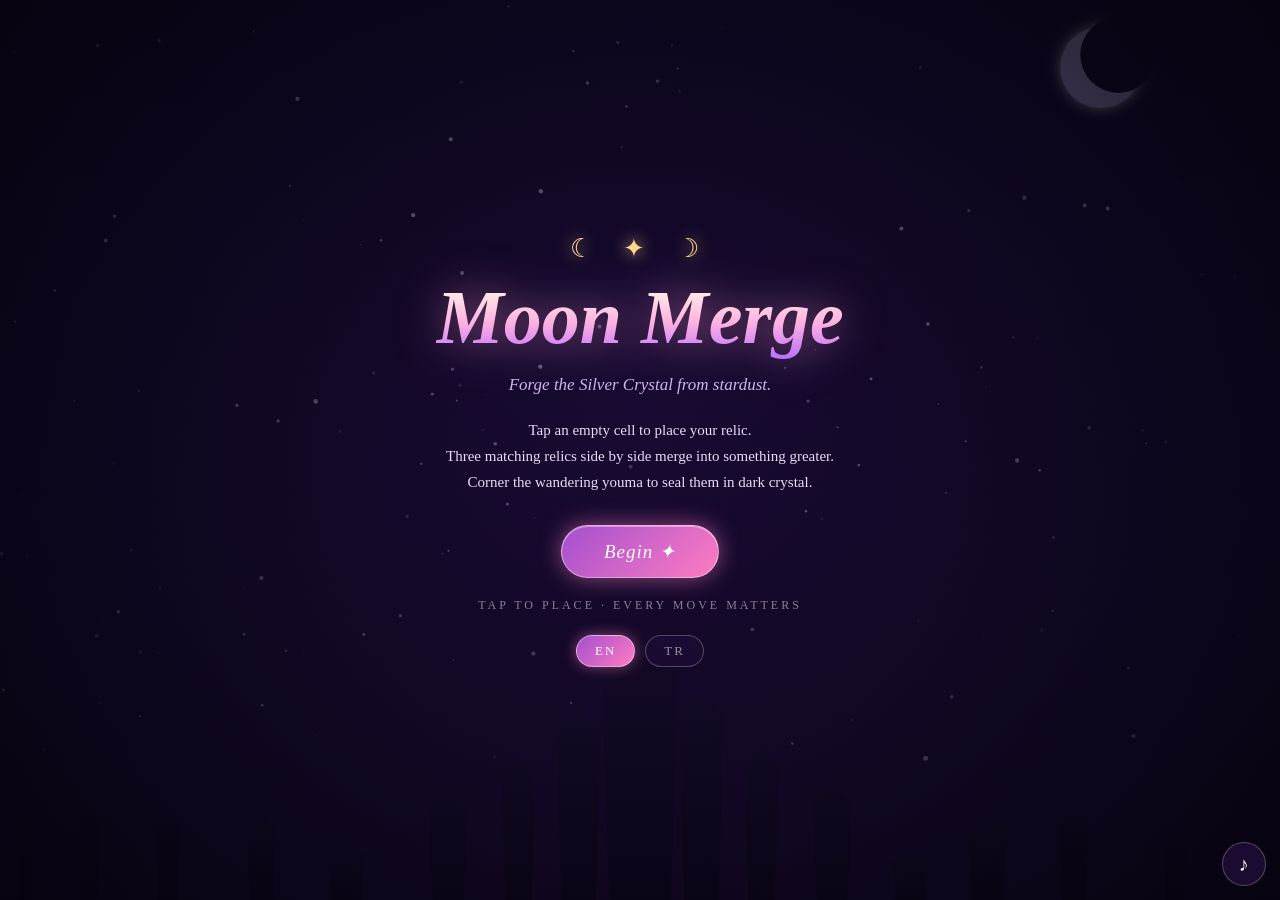
==== moon-merge/index.html @ 726c49b2 "Add Moon Merge — a Sailor Moon merge puzzle game A Triple-Town-style merge puzzle alongside moon-sla" ====
<!DOCTYPE html>
<html lang="en">
<head>
  <meta charset="UTF-8">
  <meta name="viewport" content="width=device-width, initial-scale=1.0, maximum-scale=1.0, user-scalable=no">
  <title>Moon Merge — Forge the Silver Crystal</title>
  <link rel="stylesheet" href="style.css">
  <link rel="icon" href="data:image/svg+xml,<svg xmlns='http://www.w3.org/2000/svg' viewBox='0 0 100 100'><text y='.9em' font-size='90'>✨</text></svg>">
</head>
<body>
  <canvas id="game"></canvas>

  <div id="hud" class="hidden">
    <div id="light-bar"><div id="light-fill"></div><span id="light-moon">☾</span></div>
    <div id="hud-row">
      <div id="score-box"><span class="hud-label" data-i18n="scoreLabel">score</span><span id="score">0</span></div>
      <div id="chain-box"><span class="hud-label" data-i18n="chainLabel">chain</span><span id="chain">—</span></div>
    </div>
  </div>

  <div id="banner" class="hidden"><div id="banner-text"></div><div id="banner-sub"></div></div>

  <div id="menu" class="overlay">
    <div class="panel">
      <div class="crown">☾ ✦ ☽</div>
      <h1>Moon Merge</h1>
      <p class="tagline" data-i18n="tagline">Forge the Silver Crystal from stardust.</p>
      <p class="instructions" data-i18n="instructions">
        Tap an empty cell to place your relic.<br>
        Three matching relics side by side merge into something greater.<br>
        Corner the wandering youma to seal them in dark crystal.
      </p>
      <button id="start-btn" data-i18n="startBtn">Begin ✦</button>
      <p class="hint" data-i18n="hint">tap to place · every move matters</p>
      <div class="lang-switch">
        <button data-lang="en">EN</button>
        <button data-lang="tr">TR</button>
      </div>
    </div>
  </div>

  <div id="end" class="overlay hidden">
    <div class="panel">
      <div class="crown">✦</div>
      <h2 id="rank-title"></h2>
      <p id="rank-flavor" class="tagline"></p>
      <div id="stats">
        <div class="stat"><span class="stat-num" id="stat-score">0</span><span class="stat-label" data-i18n="statScore">score</span></div>
        <div class="stat"><span class="stat-num" id="stat-tier">—</span><span class="stat-label" data-i18n="statTier">highest relic</span></div>
        <div class="stat"><span class="stat-num" id="stat-chain">0</span><span class="stat-label" data-i18n="statChain">best chain</span></div>
        <div class="stat"><span class="stat-num" id="stat-youma">0</span><span class="stat-label" data-i18n="statYouma">youma sealed</span></div>
      </div>

      <div id="board">
        <h3 id="board-title" data-i18n="leaderboardTitle">Hall of Crystals</h3>
        <div id="hs-entry" class="hidden">
          <p id="hs-prompt" data-i18n="hsPrompt">Your relics earned a place in memory — enter your name.</p>
          <div id="hs-row">
            <input id="hs-name" type="text" maxlength="24" data-i18n-placeholder="hsPlaceholder" placeholder="your name" />
            <button id="hs-save" data-i18n="hsSave">Enshrine ✦</button>
          </div>
        </div>
        <table id="leaderboard">
          <thead><tr>
            <th data-i18n="colRank">#</th>
            <th data-i18n="colPlayer">Guardian</th>
            <th data-i18n="colScore">Score</th>
          </tr></thead>
          <tbody id="leaderboard-body"></tbody>
        </table>
      </div>

      <button id="retry-btn" data-i18n="retryBtn">Merge again ☾</button>
    </div>
  </div>

  <button id="mute-btn" title="toggle sound">♪</button>

  <script src="i18n.js"></script>
  <script src="leaderboard.js"></script>
  <script src="game.js"></script>
</body>
</html>
---- moon-merge/style.css ----
* { margin: 0; padding: 0; box-sizing: border-box; }

html, body {
  width: 100%;
  height: 100%;
  overflow: hidden;
  background: #07040f;
  font-family: "Palatino Linotype", Palatino, "Book Antiqua", Georgia, serif;
  color: #fdf3ff;
  -webkit-user-select: none;
  user-select: none;
  overscroll-behavior: none;
}

#game {
  position: fixed;
  inset: 0;
  display: block;
  touch-action: none;
  cursor: pointer;
}

.hidden { display: none !important; }

/* ---------- HUD ---------- */

#hud {
  position: fixed;
  top: 0;
  left: 0;
  right: 0;
  pointer-events: none;
  z-index: 5;
}

#light-bar {
  position: relative;
  height: 7px;
  background: rgba(20, 8, 40, 0.75);
  box-shadow: 0 1px 8px rgba(0, 0, 0, 0.5);
}

#light-fill {
  height: 100%;
  width: 0%;
  background: linear-gradient(90deg, #b76bff, #ff9ad5 45%, #ffd98a 80%, #fffbe8);
  box-shadow: 0 0 12px #ffb3e0, 0 0 24px rgba(255, 217, 138, 0.7);
  transition: width 0.25s ease-out;
  border-radius: 0 4px 4px 0;
}

#light-moon {
  position: absolute;
  right: 10px;
  top: 8px;
  font-size: 18px;
  color: #ffe9b0;
  text-shadow: 0 0 10px #ffd98a;
}

#hud-row {
  display: flex;
  justify-content: space-between;
  align-items: flex-start;
  padding: 12px 20px 0;
}

.hud-label {
  display: block;
  font-size: 11px;
  letter-spacing: 3px;
  text-transform: uppercase;
  opacity: 0.65;
}

#score-box, #chain-box { min-width: 90px; }
#chain-box { text-align: right; }

#score, #chain {
  font-size: 30px;
  font-weight: bold;
  text-shadow: 0 0 14px rgba(255, 160, 220, 0.8);
}

#chain.hot {
  color: #ffd98a;
  text-shadow: 0 0 16px #ffb347, 0 0 30px rgba(255, 179, 71, 0.6);
}

/* ---------- Milestone banner ---------- */

#banner {
  position: fixed;
  top: 26%;
  left: 0;
  right: 0;
  text-align: center;
  pointer-events: none;
  z-index: 6;
}

#banner-text {
  font-size: clamp(28px, 6vw, 58px);
  font-style: italic;
  color: #fff3fb;
  text-shadow: 0 0 18px #ff9ad5, 0 0 44px rgba(255, 154, 213, 0.75), 0 0 80px rgba(255, 217, 138, 0.5);
  letter-spacing: 2px;
}

#banner-sub {
  margin-top: 6px;
  font-size: clamp(13px, 2vw, 18px);
  letter-spacing: 5px;
  text-transform: uppercase;
  color: #ffd98a;
  text-shadow: 0 0 12px rgba(255, 217, 138, 0.8);
}

#banner.show { animation: banner-pop 1.7s ease-out forwards; }

@keyframes banner-pop {
  0%   { opacity: 0; transform: scale(0.6); }
  12%  { opacity: 1; transform: scale(1.06); }
  20%  { transform: scale(1); }
  75%  { opacity: 1; }
  100% { opacity: 0; transform: scale(1.04) translateY(-14px); }
}

/* ---------- Overlays (menu / end) ---------- */

.overlay {
  position: fixed;
  inset: 0;
  display: flex;
  align-items: center;
  justify-content: center;
  background: radial-gradient(ellipse at 50% 40%, rgba(30, 12, 60, 0.55), rgba(5, 2, 12, 0.88));
  z-index: 10;
}

.panel {
  text-align: center;
  padding: 40px 30px;
  max-width: 560px;
}

.crown {
  font-size: 26px;
  color: #ffd98a;
  text-shadow: 0 0 16px #ffd98a;
  margin-bottom: 10px;
  letter-spacing: 12px;
}

h1 {
  font-size: clamp(44px, 9vw, 76px);
  font-style: italic;
  font-weight: bold;
  background: linear-gradient(180deg, #fffbe8 10%, #ffb3e0 55%, #b76bff);
  -webkit-background-clip: text;
  background-clip: text;
  -webkit-text-fill-color: transparent;
  filter: drop-shadow(0 0 22px rgba(255, 154, 213, 0.55));
  margin-bottom: 14px;
}

h2 {
  font-size: clamp(30px, 6vw, 48px);
  font-style: italic;
  color: #fff3fb;
  text-shadow: 0 0 20px rgba(255, 154, 213, 0.8);
  margin-bottom: 8px;
}

.tagline {
  font-size: 17px;
  color: #cdb6ee;
  font-style: italic;
  margin-bottom: 22px;
}

.instructions {
  font-size: 15px;
  line-height: 1.75;
  color: #e8dcf7;
  margin-bottom: 30px;
}

button {
  font-family: inherit;
  font-size: 19px;
  font-style: italic;
  letter-spacing: 1px;
  color: #fff;
  background: linear-gradient(135deg, #a44fd0, #ff7cc0);
  border: 1px solid rgba(255, 255, 255, 0.45);
  border-radius: 40px;
  padding: 14px 42px;
  cursor: pointer;
  box-shadow: 0 0 22px rgba(255, 124, 192, 0.55), inset 0 1px 0 rgba(255, 255, 255, 0.4);
  transition: transform 0.15s, box-shadow 0.15s;
}

button:hover {
  transform: scale(1.06);
  box-shadow: 0 0 34px rgba(255, 124, 192, 0.85), inset 0 1px 0 rgba(255, 255, 255, 0.4);
}

.hint {
  margin-top: 20px;
  font-size: 12px;
  letter-spacing: 3px;
  text-transform: uppercase;
  opacity: 0.5;
}

/* ---------- End stats ---------- */

#stats {
  display: flex;
  justify-content: center;
  gap: 34px;
  margin: 26px 0 32px;
  flex-wrap: wrap;
}

.stat-num {
  display: block;
  font-size: 34px;
  font-weight: bold;
  color: #ffe9b0;
  text-shadow: 0 0 14px rgba(255, 217, 138, 0.75);
}

/* Tier names are words, not numbers — smaller type, same visual height. */
#stat-tier {
  font-size: 19px;
  line-height: 34px;
  max-width: 150px;
  white-space: nowrap;
  overflow: hidden;
  text-overflow: ellipsis;
}

.stat-label {
  font-size: 11px;
  letter-spacing: 3px;
  text-transform: uppercase;
  opacity: 0.6;
}

/* ---------- Language switch ---------- */

.lang-switch {
  margin-top: 22px;
  display: flex;
  justify-content: center;
  gap: 10px;
}

.lang-switch button {
  font-size: 13px;
  font-style: normal;
  letter-spacing: 2px;
  padding: 7px 18px;
  border-radius: 20px;
  background: rgba(40, 18, 70, 0.5);
  box-shadow: none;
  opacity: 0.55;
}

.lang-switch button.active {
  opacity: 1;
  background: linear-gradient(135deg, #a44fd0, #ff7cc0);
  box-shadow: 0 0 14px rgba(255, 124, 192, 0.5);
}

/* ---------- Leaderboard ---------- */

#board {
  margin: 6px auto 30px;
  max-width: 420px;
  text-align: left;
}

#board-title {
  font-size: 14px;
  font-style: normal;
  letter-spacing: 4px;
  text-transform: uppercase;
  text-align: center;
  color: #ffd98a;
  text-shadow: 0 0 14px rgba(255, 217, 138, 0.55);
  margin-bottom: 14px;
}

#hs-entry {
  margin-bottom: 16px;
  text-align: center;
}

#hs-prompt {
  font-size: 13px;
  font-style: italic;
  color: #e8dcf7;
  margin-bottom: 10px;
}

#hs-row {
  display: flex;
  justify-content: center;
  gap: 10px;
  flex-wrap: wrap;
}

#hs-name {
  font-family: inherit;
  font-size: 16px;
  color: #fff;
  background: rgba(20, 8, 40, 0.7);
  border: 1px solid rgba(255, 255, 255, 0.35);
  border-radius: 40px;
  padding: 12px 20px;
  min-width: 0;
  flex: 1 1 180px;
  outline: none;
  transition: border-color 0.15s, box-shadow 0.15s;
}

#hs-name::placeholder { color: rgba(232, 220, 247, 0.45); }

#hs-name:focus {
  border-color: rgba(255, 124, 192, 0.9);
  box-shadow: 0 0 16px rgba(255, 124, 192, 0.45);
}

#hs-save {
  font-size: 16px;
  padding: 12px 26px;
  flex: 0 0 auto;
}

#leaderboard {
  width: 100%;
  border-collapse: collapse;
  font-size: 15px;
}

#leaderboard th {
  text-align: left;
  padding: 6px 10px;
  font-size: 11px;
  letter-spacing: 2px;
  text-transform: uppercase;
  color: #cdb6ee;
  opacity: 0.7;
  border-bottom: 1px solid rgba(255, 255, 255, 0.14);
}

#leaderboard td {
  padding: 8px 10px;
  color: #f3e9ff;
  border-bottom: 1px solid rgba(255, 255, 255, 0.06);
}

#leaderboard th:first-child,
#leaderboard td:first-child { width: 2.5em; color: #ffd98a; }

#leaderboard th:last-child,
#leaderboard td:last-child { text-align: right; color: #ffe9b0; font-weight: bold; }

#leaderboard tr:last-child td { border-bottom: none; }

#leaderboard tr.you td {
  color: #fff;
  background: linear-gradient(90deg, rgba(164, 79, 208, 0.35), rgba(255, 124, 192, 0.35));
  text-shadow: 0 0 10px rgba(255, 154, 213, 0.7);
}

#leaderboard td.board-empty {
  text-align: center;
  color: #cdb6ee;
  font-style: italic;
  opacity: 0.7;
}

/* ---------- Mute ---------- */

#mute-btn {
  position: fixed;
  bottom: 14px;
  right: 14px;
  z-index: 20;
  width: 44px;
  height: 44px;
  padding: 0;
  font-size: 20px;
  font-style: normal;
  border-radius: 50%;
  background: rgba(40, 18, 70, 0.6);
  border: 1px solid rgba(255, 255, 255, 0.25);
  box-shadow: none;
}

#mute-btn.muted { opacity: 0.4; }
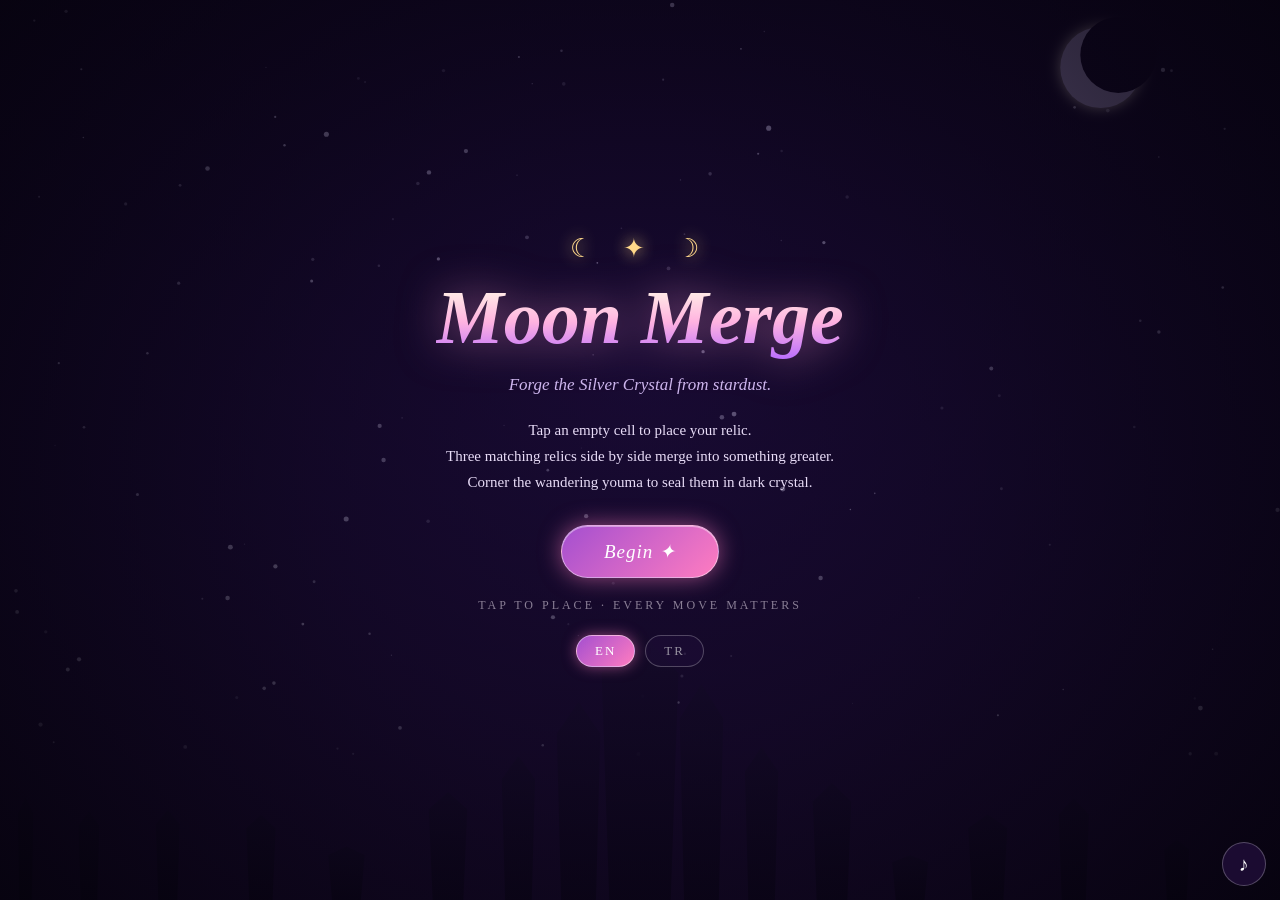
==== commit 75e290da: "Add one-step undo and make the pocket visually distinct - Undo button (bottom-left, mirrors the mute" ====
--- a/moon-merge/index.html
+++ b/moon-merge/index.html
@@ -75,6 +75,7 @@
   </div>
 
   <button id="mute-btn" title="toggle sound">♪</button>
+  <button id="undo-btn" class="hidden" title="undo">↶</button>
 
   <script src="i18n.js"></script>
   <script src="leaderboard.js"></script>
--- a/moon-merge/style.css
+++ b/moon-merge/style.css
@@ -403,3 +403,23 @@
 }
 
 #mute-btn.muted { opacity: 0.4; }
+
+/* ---------- Undo ---------- */
+
+#undo-btn {
+  position: fixed;
+  bottom: 14px;
+  left: 14px;
+  z-index: 20;
+  width: 44px;
+  height: 44px;
+  padding: 0;
+  font-size: 20px;
+  font-style: normal;
+  border-radius: 50%;
+  background: rgba(40, 18, 70, 0.6);
+  border: 1px solid rgba(255, 255, 255, 0.25);
+  box-shadow: none;
+}
+
+#undo-btn.disabled { opacity: 0.25; }
